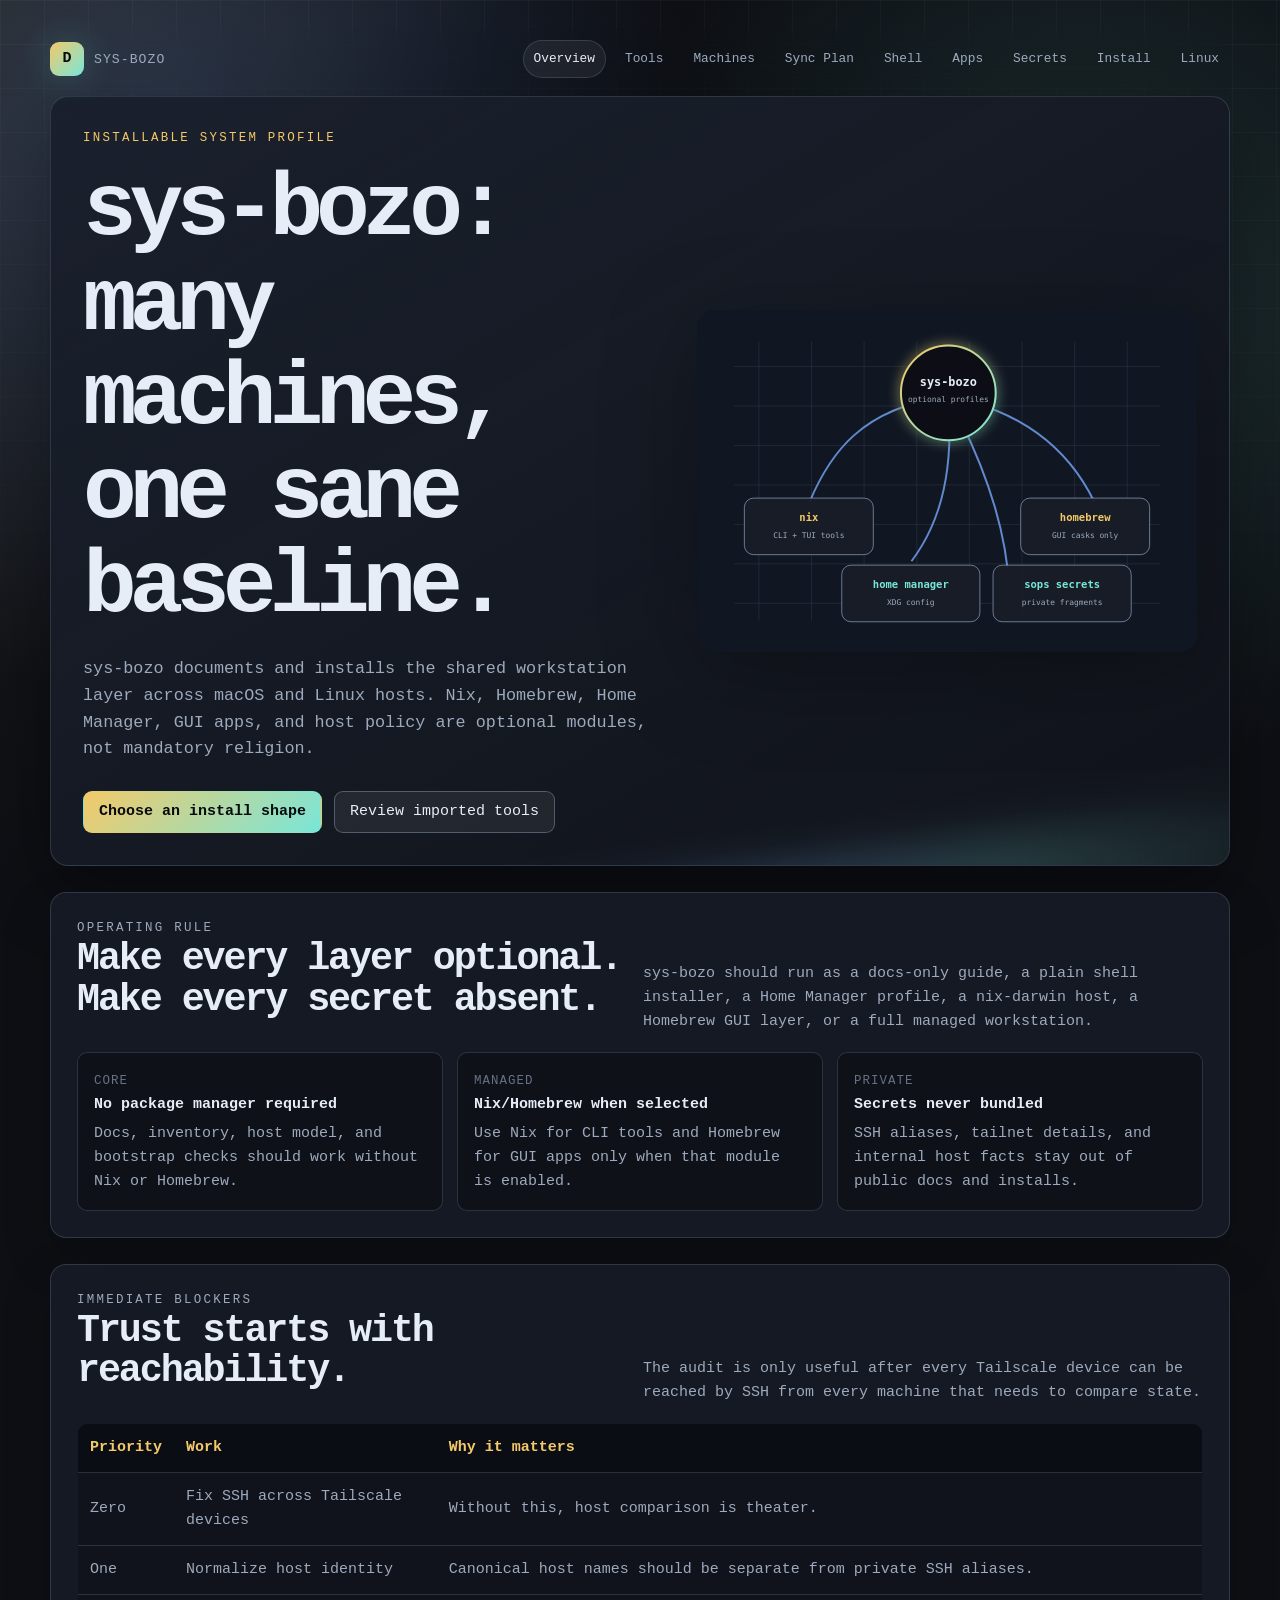
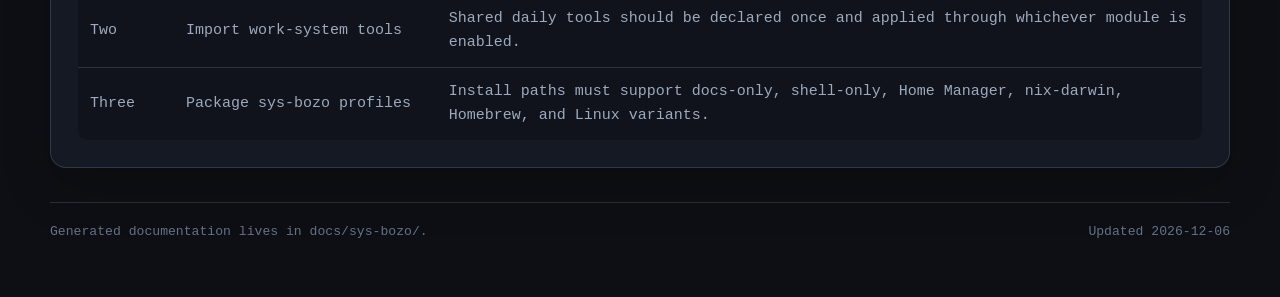
==== docs/index.html @ b9169c6c "Initial sys-bozo project scaffold" ====
<!doctype html>
<html lang="en">
<head>
  <meta charset="utf-8">
  <meta name="viewport" content="width=device-width, initial-scale=1">
  <title>sys-bozo</title>
  <link rel="stylesheet" href="styles.css">
</head>
<body>
  <main class="site">
    <header class="topbar">
      <a class="brand" href="index.html"><span class="brand-mark">D</span><span>sys-bozo</span></a>
      <nav class="nav" aria-label="System docs">
        <a href="index.html">Overview</a>
        <a href="tools.html">Tools</a>
        <a href="machines.html">Machines</a>
        <a href="sync-plan.html">Sync Plan</a>
        <a href="shell.html">Shell</a>
        <a href="apps.html">Apps</a>
        <a href="secrets.html">Secrets</a>
        <a href="install.html">Install</a><a href="linux.html">Linux</a>
      </nav>
    </header>

    <section class="hero">
      <div class="hero-copy">
        <p class="kicker">Installable system profile</p>
        <h1>sys-bozo: many machines, one sane baseline.</h1>
        <p class="lede">sys-bozo documents and installs the shared workstation layer across macOS and Linux hosts. Nix, Homebrew, Home Manager, GUI apps, and host policy are optional modules, not mandatory religion.</p>
        <div class="hero-actions">
          <a class="button primary" href="install.html">Choose an install shape</a>
          <a class="button" href="tools.html">Review imported tools</a>
        </div>
      </div>
      <div class="hero-map">
        <img src="assets/topology.svg" alt="Dotfiles topology map">
      </div>
    </section>

    <section class="section">
      <div class="section-head">
        <div>
          <p class="kicker">Operating rule</p>
          <h2>Make every layer optional. Make every secret absent.</h2>
        </div>
        <p>sys-bozo should run as a docs-only guide, a plain shell installer, a Home Manager profile, a nix-darwin host, a Homebrew GUI layer, or a full managed workstation.</p>
      </div>
      <div class="grid">
        <article class="card"><span class="meta">Core</span><strong>No package manager required</strong><p>Docs, inventory, host model, and bootstrap checks should work without Nix or Homebrew.</p></article>
        <article class="card"><span class="meta">Managed</span><strong>Nix/Homebrew when selected</strong><p>Use Nix for CLI tools and Homebrew for GUI apps only when that module is enabled.</p></article>
        <article class="card"><span class="meta">Private</span><strong>Secrets never bundled</strong><p>SSH aliases, tailnet details, and internal host facts stay out of public docs and installs.</p></article>
      </div>
    </section>

    <section class="section">
      <div class="section-head">
        <div>
          <p class="kicker">Immediate blockers</p>
          <h2>Trust starts with reachability.</h2>
        </div>
        <p>The audit is only useful after every Tailscale device can be reached by SSH from every machine that needs to compare state.</p>
      </div>
      <table class="matrix">
        <tr><th>Priority</th><th>Work</th><th>Why it matters</th></tr>
        <tr><td>Zero</td><td>Fix SSH across Tailscale devices</td><td>Without this, host comparison is theater.</td></tr>
        <tr><td>One</td><td>Normalize host identity</td><td>Canonical host names should be separate from private SSH aliases.</td></tr>
        <tr><td>Two</td><td>Import work-system tools</td><td>Shared daily tools should be declared once and applied through whichever module is enabled.</td></tr>
        <tr><td>Three</td><td>Package sys-bozo profiles</td><td>Install paths must support docs-only, shell-only, Home Manager, nix-darwin, Homebrew, and Linux variants.</td></tr>
      </table>
    </section>

    <footer class="footer">
      <span>Generated documentation lives in <code>docs/sys-bozo/</code>.</span>
      <span>Updated <span data-updated></span></span>
    </footer>
  </main>
  <script src="app.js"></script>
</body>
</html>
---- docs/styles.css ----
:root {
  color-scheme: dark;
  --bg: #0d0f14;
  --bg-2: #131720;
  --panel: rgba(24, 29, 40, 0.82);
  --panel-strong: #1a202d;
  --line: rgba(156, 178, 210, 0.2);
  --line-strong: rgba(156, 178, 210, 0.38);
  --text: #e7edf7;
  --muted: #9daabd;
  --faint: #667286;
  --gold: #f3c969;
  --blue: #78a9ff;
  --cyan: #79e6d9;
  --green: #9be58f;
  --red: #ff7d90;
  --ink: #080a0f;
  --radius: 10px;
  --shadow: 0 24px 70px rgba(0, 0, 0, 0.36);
}

* {
  box-sizing: border-box;
}

html {
  background: var(--bg);
}

body {
  min-height: 100vh;
  margin: 0;
  overflow-x: hidden;
  color: var(--text);
  font: 15px/1.6 ui-monospace, SFMono-Regular, Menlo, Monaco, Consolas, "Liberation Mono", monospace;
  background:
    radial-gradient(circle at 12% 8%, rgba(120, 169, 255, 0.22), transparent 34rem),
    radial-gradient(circle at 84% 16%, rgba(121, 230, 217, 0.16), transparent 30rem),
    linear-gradient(120deg, rgba(243, 201, 105, 0.08), transparent 28rem),
    var(--bg);
}

body::before {
  content: "";
  position: fixed;
  inset: 0;
  pointer-events: none;
  background-image:
    linear-gradient(rgba(231, 237, 247, 0.035) 1px, transparent 1px),
    linear-gradient(90deg, rgba(231, 237, 247, 0.035) 1px, transparent 1px);
  background-size: 44px 44px;
  mask-image: linear-gradient(to bottom, black, transparent 82%);
}

a {
  color: inherit;
}

.site {
  width: min(1180px, calc(100% - 32px));
  margin: 0 auto;
  padding: 28px 0 54px;
}

.topbar {
  position: sticky;
  top: 0;
  z-index: 20;
  display: flex;
  gap: 18px;
  align-items: center;
  justify-content: space-between;
  padding: 12px 0 18px;
  backdrop-filter: blur(18px);
}

.brand {
  display: inline-flex;
  gap: 10px;
  align-items: center;
  text-decoration: none;
  white-space: nowrap;
}

.brand-mark {
  display: grid;
  width: 34px;
  height: 34px;
  place-items: center;
  color: var(--ink);
  font-weight: 900;
  background: linear-gradient(135deg, var(--gold), var(--cyan));
  border-radius: 9px;
  box-shadow: 0 0 34px rgba(121, 230, 217, 0.22);
}

.brand span:last-child {
  color: var(--muted);
  font-size: 0.82rem;
  letter-spacing: 0.08em;
  text-transform: uppercase;
}

.nav {
  display: flex;
  gap: 8px;
  align-items: center;
  justify-content: flex-end;
  flex-wrap: wrap;
}

.nav a {
  padding: 8px 10px;
  border: 1px solid transparent;
  color: var(--muted);
  text-decoration: none;
  border-radius: 999px;
  font-size: 0.8rem;
}

.nav a:hover,
.nav a[aria-current="page"] {
  color: var(--text);
  background: rgba(255, 255, 255, 0.06);
  border-color: var(--line);
}

.hero {
  position: relative;
  display: grid;
  grid-template-columns: minmax(0, 1.08fr) minmax(320px, 0.92fr);
  gap: 28px;
  align-items: stretch;
  min-height: 470px;
  padding: 32px;
  overflow: hidden;
  background:
    linear-gradient(150deg, rgba(26, 32, 45, 0.92), rgba(13, 15, 20, 0.76)),
    var(--panel-strong);
  border: 1px solid var(--line);
  border-radius: 18px;
  box-shadow: var(--shadow);
}

.hero::after {
  content: "";
  position: absolute;
  inset: auto -12% -35% 26%;
  height: 280px;
  background: linear-gradient(90deg, transparent, rgba(120, 169, 255, 0.26), rgba(121, 230, 217, 0.18), transparent);
  filter: blur(20px);
  transform: rotate(-8deg);
}

.hero-copy,
.hero-map {
  position: relative;
  z-index: 1;
}

.kicker {
  margin: 0 0 14px;
  color: var(--gold);
  font-size: 0.78rem;
  letter-spacing: 0.18em;
  text-transform: uppercase;
}

h1,
h2,
h3 {
  margin: 0;
  line-height: 1.05;
}

h1 {
  max-width: 820px;
  font-size: clamp(2.7rem, 7vw, 6.8rem);
  letter-spacing: -0.08em;
}

h2 {
  margin-bottom: 14px;
  color: var(--text);
  font-size: clamp(1.7rem, 3vw, 3.2rem);
  letter-spacing: -0.055em;
}

h3 {
  margin-bottom: 10px;
  color: var(--cyan);
  font-size: 1rem;
  letter-spacing: 0.02em;
}

.lede {
  max-width: 700px;
  margin: 22px 0 0;
  color: var(--muted);
  font-size: 1.05rem;
  overflow-wrap: anywhere;
}

.hero-actions {
  display: flex;
  gap: 12px;
  flex-wrap: wrap;
  margin-top: 28px;
}

.button {
  display: inline-flex;
  min-height: 42px;
  align-items: center;
  justify-content: center;
  padding: 0 15px;
  border: 1px solid var(--line-strong);
  color: var(--text);
  text-decoration: none;
  background: rgba(255, 255, 255, 0.065);
  border-radius: 9px;
}

.button.primary {
  color: var(--ink);
  background: linear-gradient(135deg, var(--gold), var(--cyan));
  border-color: transparent;
  font-weight: 800;
}

.hero-map {
  display: grid;
  min-height: 340px;
  place-items: center;
}

.hero-map img {
  width: min(100%, 520px);
  height: auto;
  filter: drop-shadow(0 20px 45px rgba(0, 0, 0, 0.28));
}

.section {
  margin-top: 26px;
  padding: 26px;
  background: var(--panel);
  border: 1px solid var(--line);
  border-radius: 16px;
  box-shadow: 0 20px 50px rgba(0, 0, 0, 0.18);
}

.section-head {
  display: flex;
  gap: 18px;
  align-items: end;
  justify-content: space-between;
  margin-bottom: 18px;
}

.section-head p {
  max-width: 560px;
  margin: 0;
  color: var(--muted);
}

.grid {
  display: grid;
  grid-template-columns: repeat(3, minmax(0, 1fr));
  gap: 14px;
}

.grid.two {
  grid-template-columns: repeat(2, minmax(0, 1fr));
}

.card,
.row,
.terminal,
.callout {
  min-width: 0;
  background: rgba(8, 10, 15, 0.5);
  border: 1px solid var(--line);
  border-radius: var(--radius);
}

.card {
  padding: 16px;
}

.card strong {
  display: block;
  margin-bottom: 5px;
  color: var(--text);
}

.card p {
  margin: 0;
  color: var(--muted);
  overflow-wrap: anywhere;
}

.meta {
  color: var(--faint);
  font-size: 0.78rem;
  letter-spacing: 0.08em;
  text-transform: uppercase;
}

.pill-row {
  display: flex;
  gap: 8px;
  flex-wrap: wrap;
  min-width: 0;
  margin-top: 12px;
}

.pill {
  min-width: 0;
  padding: 4px 8px;
  color: var(--muted);
  background: rgba(255, 255, 255, 0.055);
  border: 1px solid var(--line);
  border-radius: 999px;
  font-size: 0.76rem;
}

.pill.good {
  color: var(--green);
}

.pill.warn {
  color: var(--gold);
}

.pill.stop {
  color: var(--red);
}

.tool-list {
  display: grid;
  gap: 9px;
  min-width: 0;
}

.row {
  display: grid;
  grid-template-columns: 150px minmax(0, 1fr) 118px;
  gap: 12px;
  align-items: center;
  padding: 11px 13px;
}

.row .name {
  min-width: 0;
  color: var(--gold);
  font-weight: 800;
}

.row .desc {
  min-width: 0;
  color: var(--muted);
  overflow-wrap: anywhere;
}

.status {
  max-width: 100%;
  justify-self: end;
  padding: 4px 8px;
  color: var(--green);
  background: rgba(155, 229, 143, 0.08);
  border: 1px solid rgba(155, 229, 143, 0.22);
  border-radius: 999px;
  font-size: 0.72rem;
  text-transform: uppercase;
}

.status.add {
  color: var(--blue);
  background: rgba(120, 169, 255, 0.08);
  border-color: rgba(120, 169, 255, 0.24);
}

.status.manual {
  color: var(--gold);
  background: rgba(243, 201, 105, 0.08);
  border-color: rgba(243, 201, 105, 0.24);
}

.terminal {
  padding: 18px;
  overflow-x: auto;
  color: var(--green);
  white-space: pre;
}

.callout {
  padding: 16px;
  border-left: 3px solid var(--gold);
}

.callout p {
  margin: 0;
  color: var(--muted);
}

.matrix {
  width: 100%;
  border-collapse: collapse;
  overflow: hidden;
  border: 1px solid var(--line);
  border-radius: var(--radius);
}

.matrix th,
.matrix td {
  padding: 12px;
  text-align: left;
  border-bottom: 1px solid var(--line);
}

.matrix th {
  color: var(--gold);
  background: rgba(8, 10, 15, 0.68);
}

.matrix td {
  color: var(--muted);
  background: rgba(8, 10, 15, 0.34);
}

.matrix tr:last-child td {
  border-bottom: 0;
}

.footer {
  display: flex;
  justify-content: space-between;
  gap: 16px;
  margin-top: 34px;
  padding-top: 18px;
  color: var(--faint);
  border-top: 1px solid var(--line);
  font-size: 0.82rem;
}

@media (max-width: 900px) {
  .site {
    width: min(320px, calc(100% - 56px));
    padding-right: 16px;
    padding-left: 16px;
  }

  .hero,
  .grid,
  .grid.two {
    grid-template-columns: 1fr;
  }

  .topbar {
    position: static;
    align-items: flex-start;
    flex-direction: column;
  }

  .nav {
    width: 100%;
    justify-content: flex-start;
    flex-wrap: nowrap;
    overflow-x: auto;
    padding-bottom: 4px;
    scrollbar-width: thin;
  }

  .nav a {
    flex: 0 0 auto;
    white-space: nowrap;
  }

  .hero,
  .section {
    width: 100%;
    max-width: 100%;
    padding: 20px;
  }

  .row {
    grid-template-columns: 1fr;
  }

  .status {
    justify-self: start;
    white-space: normal;
  }

  .section-head {
    align-items: start;
    flex-direction: column;
  }
}

@media (prefers-reduced-motion: no-preference) {
  .section,
  .hero {
    animation: rise 520ms ease both;
  }

  .section:nth-of-type(2) { animation-delay: 70ms; }
  .section:nth-of-type(3) { animation-delay: 120ms; }
  .section:nth-of-type(4) { animation-delay: 170ms; }

  @keyframes rise {
    from {
      opacity: 0;
      transform: translateY(14px);
    }
    to {
      opacity: 1;
      transform: translateY(0);
    }
  }
}
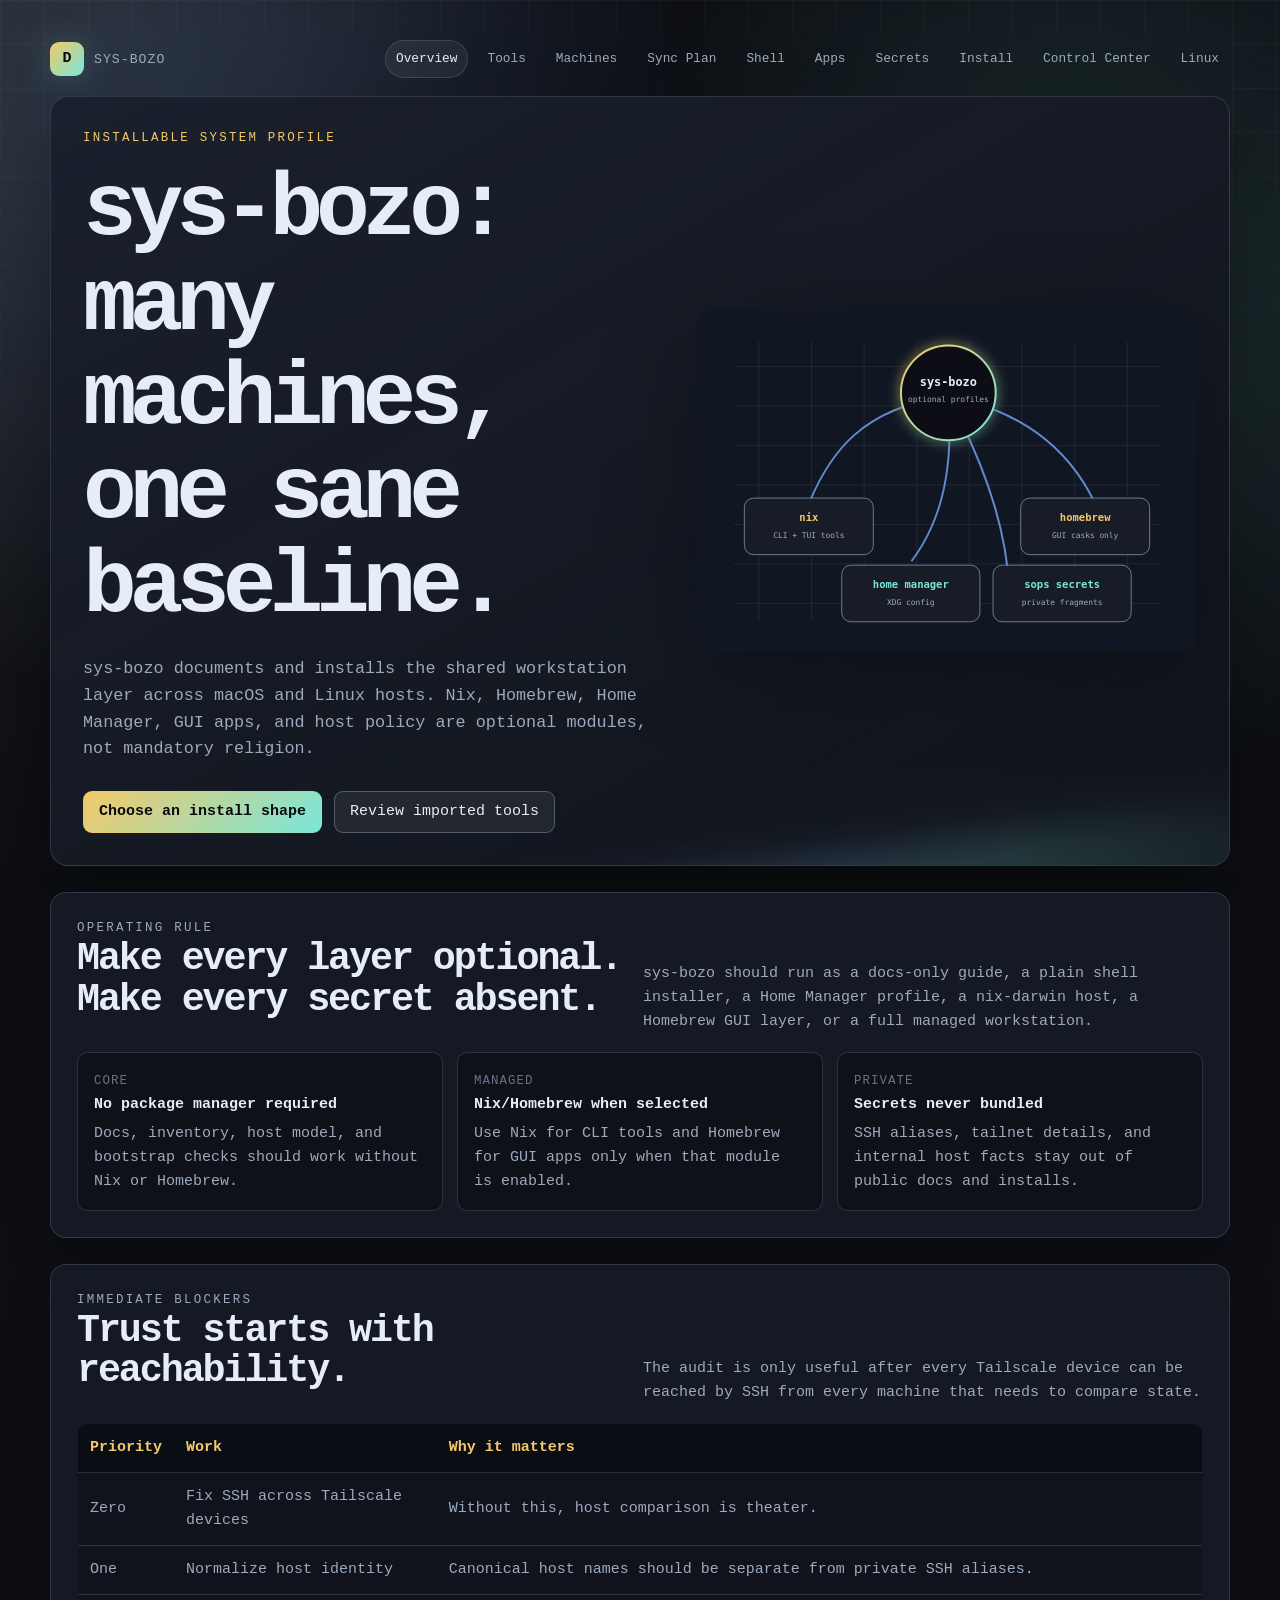
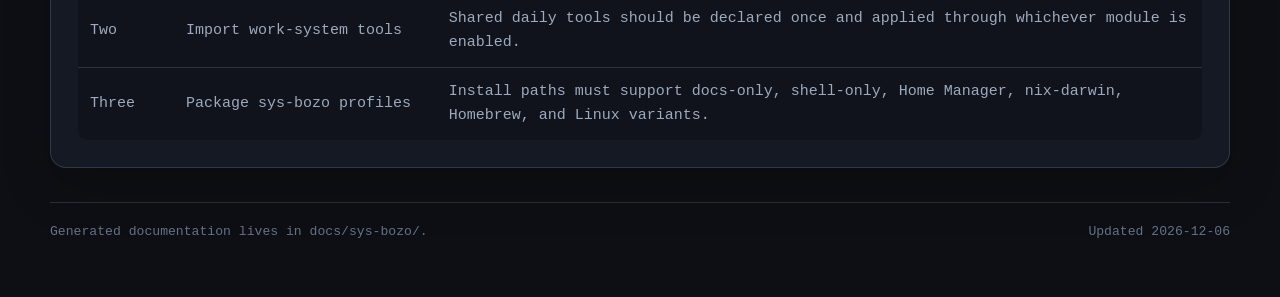
==== commit bb73b0f3: "Add control center and host decision docs" ====
--- a/docs/index.html
+++ b/docs/index.html
@@ -18,7 +18,7 @@
         <a href="shell.html">Shell</a>
         <a href="apps.html">Apps</a>
         <a href="secrets.html">Secrets</a>
-        <a href="install.html">Install</a><a href="linux.html">Linux</a>
+        <a href="install.html">Install</a><a href="control-center.html">Control Center</a><a href="linux.html">Linux</a>
       </nav>
     </header>
 
